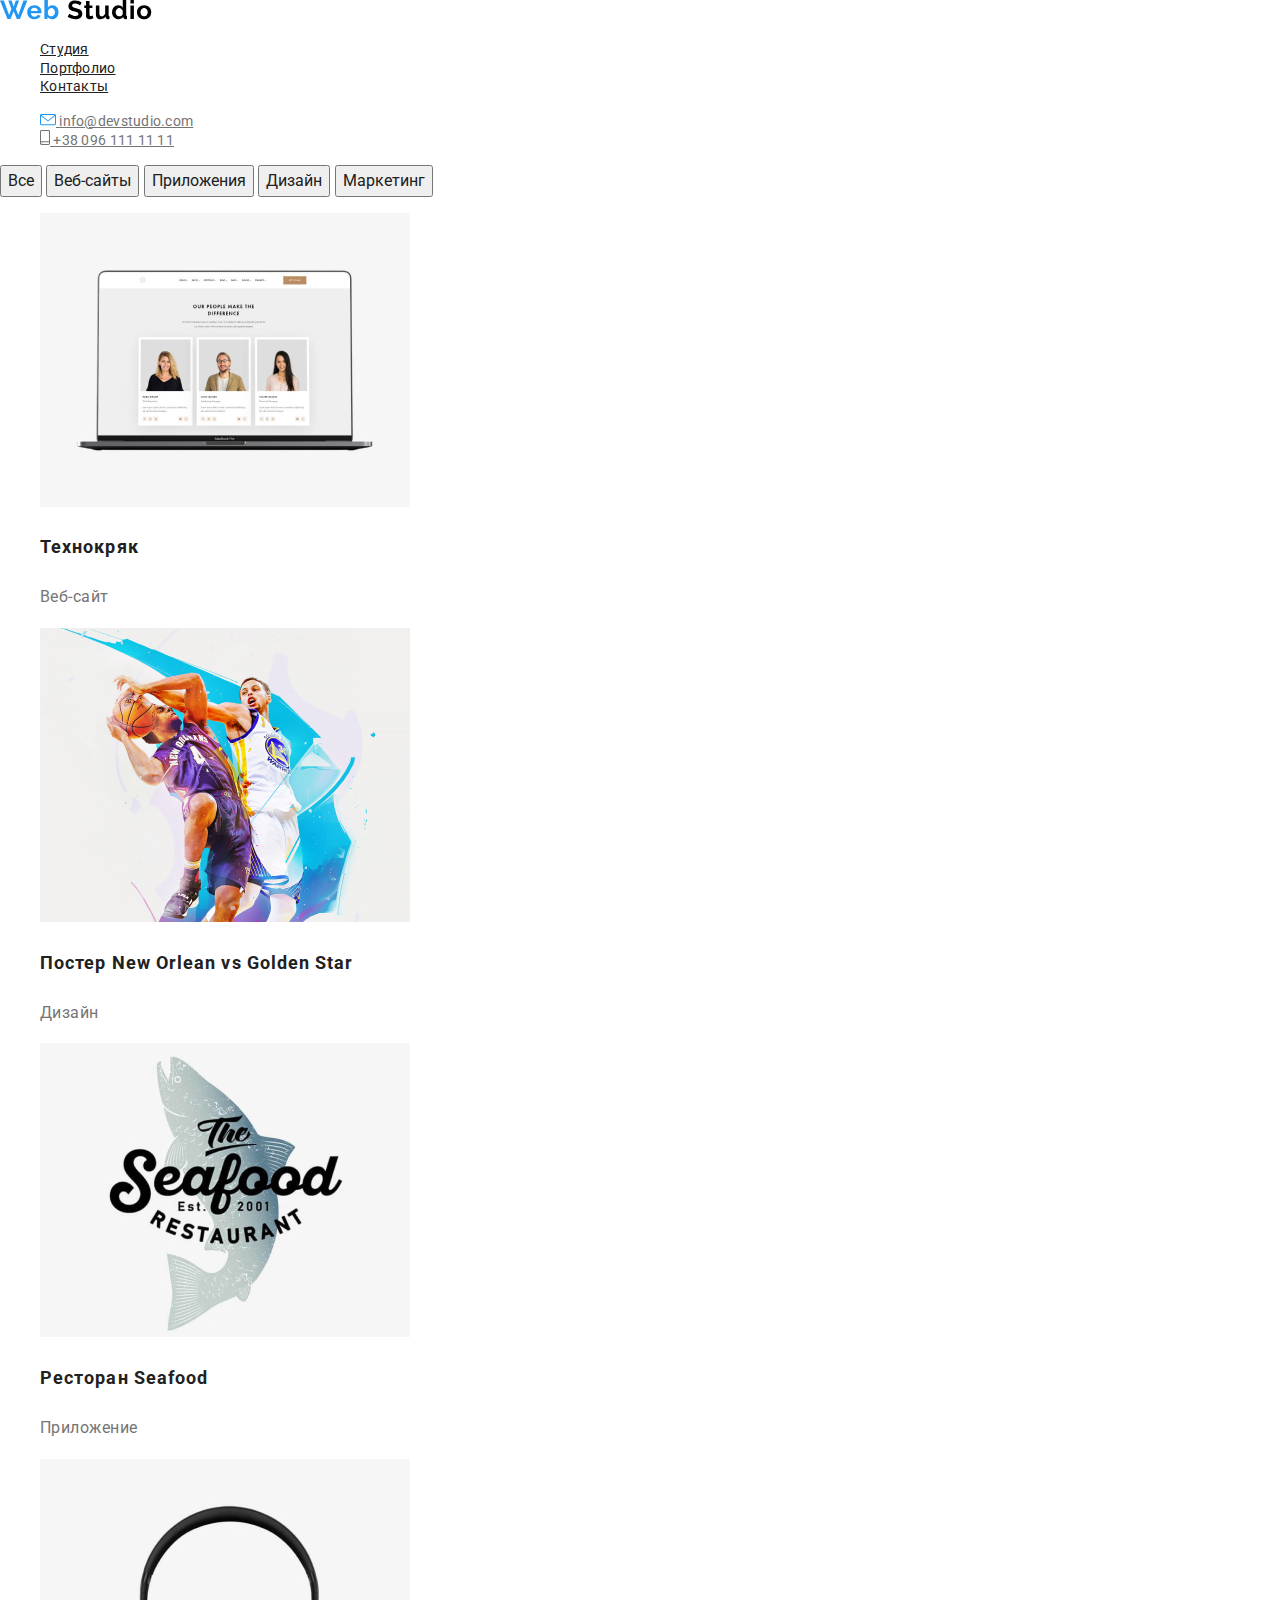
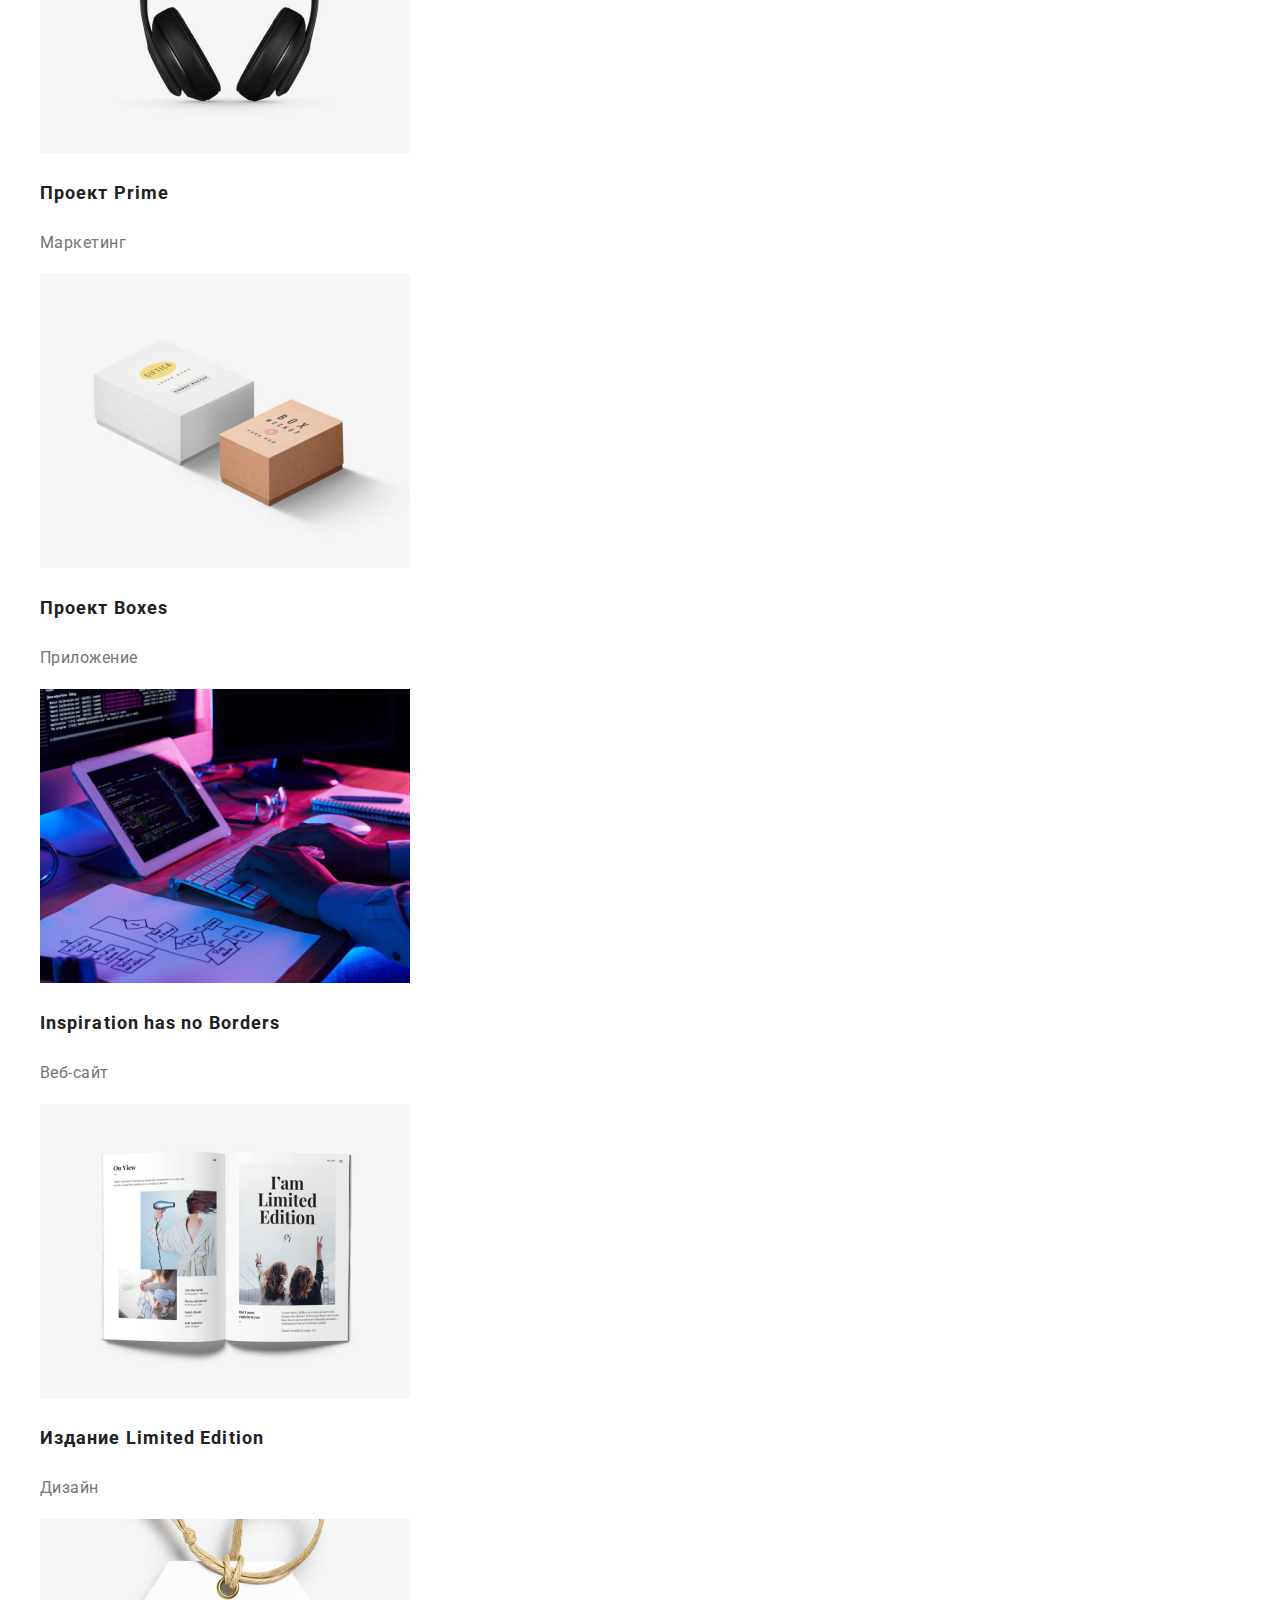
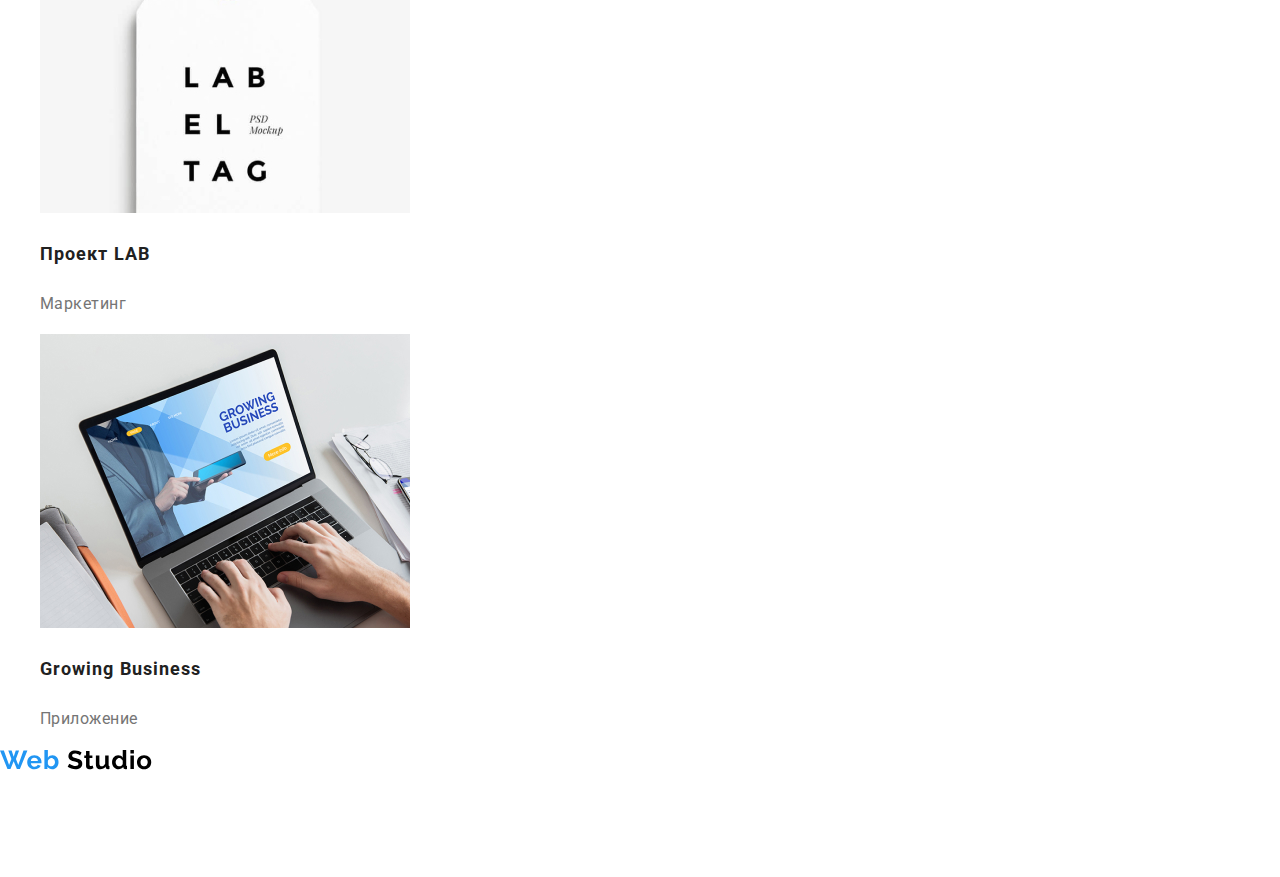
==== portfolio.html @ 787711e8 "1" ====
<!DOCTYPE html>
<html lang="ru">
  <head>
    <meta charset="UTF-8" />
    <meta name="viewport" content="width=device-width, initial-scale=1.0" />
    <title>Document</title>
    <link
      href="https://fonts.googleapis.com/css2?family=Roboto:ital,wght@0,500;0,700;1,400&display=swap"
      rel="stylesheet"
    />
    <link
      rel="stylesheet"
      href="https://cdnjs.cloudflare.com/ajax/libs/modern-normalize/0.7.0/modern-normalize.min.css"
    />
    <link rel="stylesheet" href="./css/styles.css" />
  </head>

  <body>
    <!-- Шапка сайта-->
    <header>
      <nav>
        <a href="./index.html">
          <img src="./images/logo.svg" alt="" />
        </a>

        <ul class="site-nav list">
          <li><a href="./index.html" class="link"> Студия </a></li>
          <li><a href="./portfolio.html" class="link"> Портфолио </a></li>
          <li><a href="" class="link"> Контакты </a></li>
        </ul>

        <!-- Контакты -->
        <ul class="auth-nav list">
          <li>
            <a href="mailto:info@devstudio.com" class="contacts">
              <img src="./images/email.svg" alt="" />
              info@devstudio.com
            </a>
          </li>
          <li>
            <a href="tel:+380961111111" class="contacts">
              <img src="./images/phone.svg" alt="" />
              +38 096 111 11 11
            </a>
          </li>
        </ul>
      </nav>
    </header>

    <!-- Список работ -->

    <main>
      <div>
        <button type="button" class="button-list">Все</button>
        <button type="button" class="button-list">Веб-сайты</button>
        <button type="button" class="button-list">Приложения</button>
        <button type="button" class="button-list">Дизайн</button>
        <button type="button" class="button-list">Маркетинг</button>
      </div>

      <!-- Примеры всех работ-->
      <article>
        <section class="all list">
          <ul>
            <li>
              <img src="./images/technocrack.jpg" alt="Технокряк" />
              <h3 class="tittle">Технокряк</h3>
              <p class="category">
                Веб-сайт
              </p>
            </li>
          </ul>

          <ul>
            <li>
              <img
                src="./images/basketball.jpg"
                alt="Постер New Orlean vs Golden Star"
              />
              <h3 class="tittle">Постер New Orlean vs Golden Star</h3>
              <p class="category">
                Дизайн
              </p>
            </li>
          </ul>

          <ul>
            <li>
              <img src="./images/seafood.jpg" alt="Ресторан Seafood" />
              <h3 class="tittle">Ресторан Seafood</h3>
              <p class="category">
                Приложение
              </p>
            </li>
          </ul>

          <ul>
            <li>
              <img src="./images/prime.jpg" alt="prime" />
              <h3 class="tittle">Проект Prime</h3>
              <p class="category">
                Маркетинг
              </p>
            </li>
          </ul>

          <ul>
            <li>
              <img src="./images/boxes.jpg" alt="boxes" />
              <h3 class="tittle">Проект Boxes</h3>
              <p class="category">
                Приложение
              </p>
            </li>
          </ul>

          <ul>
            <li>
              <img src="./images/desktop.jpg" alt="desktop" />
              <h3 class="tittle">Inspiration has no Borders</h3>
              <p class="category">
                Веб-сайт
              </p>
            </li>
          </ul>

          <ul>
            <li>
              <img src="./images/book.jpg" alt="book" />
              <h3 class="tittle">Издание Limited Edition</h3>
              <p class="category">
                Дизайн
              </p>
            </li>
          </ul>

          <ul>
            <li>
              <img src="./images/lab.jpg" alt="lab" />
              <h3 class="tittle">Проект LAB</h3>
              <p class="category">
                Маркетинг
              </p>
            </li>
          </ul>

          <ul>
            <li>
              <img src="./images/growing.jpg" alt="growing" />
              <h3 class="tittle">Growing Business</h3>
              <p class="category">
                Приложение
              </p>
            </li>
          </ul>
        </section>
      </article>
    </main>

    <!-- подвал-->
    <footer>
      <nav>
        <a href="">
          <img src="./images/logo.svg" alt="" />
        </a>
        <address class="addresses">г. Киев, пр-т Леси Украинки, 26</address>
        <ul class="site-foot">
          <li>
            <a href="mailto:info@devstudio.com" class="link">
              info@devstudio.com
            </a>
          </li>
          <li>
            <a href="tel:+380961111111" class="link">
              +38 096 111 11 11
            </a>
          </li>
        </ul>
      </nav>
      <!-- Соц. сети
      <section>
        <h3>Присоединяйтесь</h3>
        <ul>
          <li>
            <a href="" aria-label=" Ссылка на instagram">
              <img src="./images/instagram.svg" alt="instagram" />
            </a>
            <a href="" aria-label=" Ссылка на twitter">
              <img src="./images/twitter.svg" alt="twitter" />
            </a>
            <a href="" aria-label=" Ссылка на facebook">
              <img src="./images/facebook.svg" alt="facebook" />
            </a>
            <a href="" aria-label=" Ссылка на linkedin">
              <img src="./images/linkedin.svg" alt="linkedin" />
            </a>
          </li>
        </ul>
      </section>
      <section>
        <h3>Подпишитесь на рассылку</h3>
        <button type="button">
          Подписаться <img src="./images/iconsend.svg" alt="iconsend" />
        </button>
      </section> -->
    </footer>
  </body>
</html>
---- css/styles.css ----
:root {
  --primary-text-color: #757575;
  --title-text-color: #212121;
  --accent-color: #2196f3;
  --primary-white-color: #ffffff;
}

body {
  background-color: var(--primary-white-color);
  color: var(--primary-text-color);
  font-family: Roboto, sans-serif;
  font-style: normal;
  letter-spacing: 0.03em;
}

ul {
  list-style: none;
}

/* Навигация */

.site-nav .link {
  font-weight: 500px;
  font-size: 14px;
  line-height: 1.14;
  letter-spacing: 0.02em;
  color: var(--title-text-color);
}

.site-nav .link:hover,
.site-nav .link:focus {
  font-weight: 500px;
  font-size: 14px;
  line-height: 1.14;
  letter-spacing: 0.02em;
  color: var(--accent-color);
}

/* Контакты */

.auth-nav .contacts {
  font-weight: 500px;
  font-size: 14px;
  line-height: 1.14;
  letter-spacing: 0.02em;
  color: var(--primary-text-color);
}

.auth-nav .contacts:hover,
.auth-nav .contacts:focus {
  font-weight: 500px;
  font-size: 14px;
  line-height: 1.14;
  letter-spacing: 0.02em;
  color: var(--accent-color);
}

/* Кнопка  */

.button {
  color: var(--primary-white-color);
  background: var(--accent-color);
}

/* Преимущества команды */

.section .title {
  font-weight: 700px;
  font-size: 14px;
  line-height: 1.14;
  text-transform: uppercase;
  color: var(--title-text-color);
}

.section .text {
  font-weight: 400px;
  font-size: 14px;
  line-height: 1.7;
}

/* Примеры работ */

.work .title {
  font-weight: 700px;
  font-size: 36px;
  line-height: 1.16;
  text-align: center;
  color: var(--title-text-color);
}

/* Команда */

.team .title {
  font-weight: 700px;
  font-size: 36px;
  line-height: 1.16;
  text-align: center;
  color: var(--title-text-color);
}

.team .name {
  font-weight: 500px;
  font-size: 16px;
  line-height: 1.18;
  text-align: center;
  color: var(--title-text-color);
}

.team .jobs {
  font-weight: 400px;
  font-size: 16px;
  line-height: 1.18;
  text-align: center;
}

/* Footer */

.addresses {
  font-weight: 400px;
  font-size: 14px;
  line-height: 1.7;
  color: var(--primary-white-color);
}

.site-foot .link {
  font-weight: 400px;
  font-size: 14px;
  line-height: 1.7;
  color: rgba(255, 255, 255, 0.6);
}

/* Portfolio */

/* Список работ - кнопка */

.button-list {
  font-weight: 500px;
  font-size: 16px;
  line-height: 1.6;
  text-align: center;
  color: var(--title-text-color);
}

.button-list:hover,
.button-list:focus {
  font-weight: 500px;
  font-size: 16px;
  line-height: 1.6;
  text-align: center;
  background: var(--accent-color);
  color: var(--primary-white-color);
}

/* Примеры всех работ  */

.all .tittle {
  font-weight: 700px;
  font-size: 18px;
  line-height: 2;
  letter-spacing: 0.06em;
  color: var(--title-text-color);
}

.all .category {
  font-weight: 400px;
  font-size: 16px;
  line-height: 1.8;
  color: var(--primary-text-color);
}
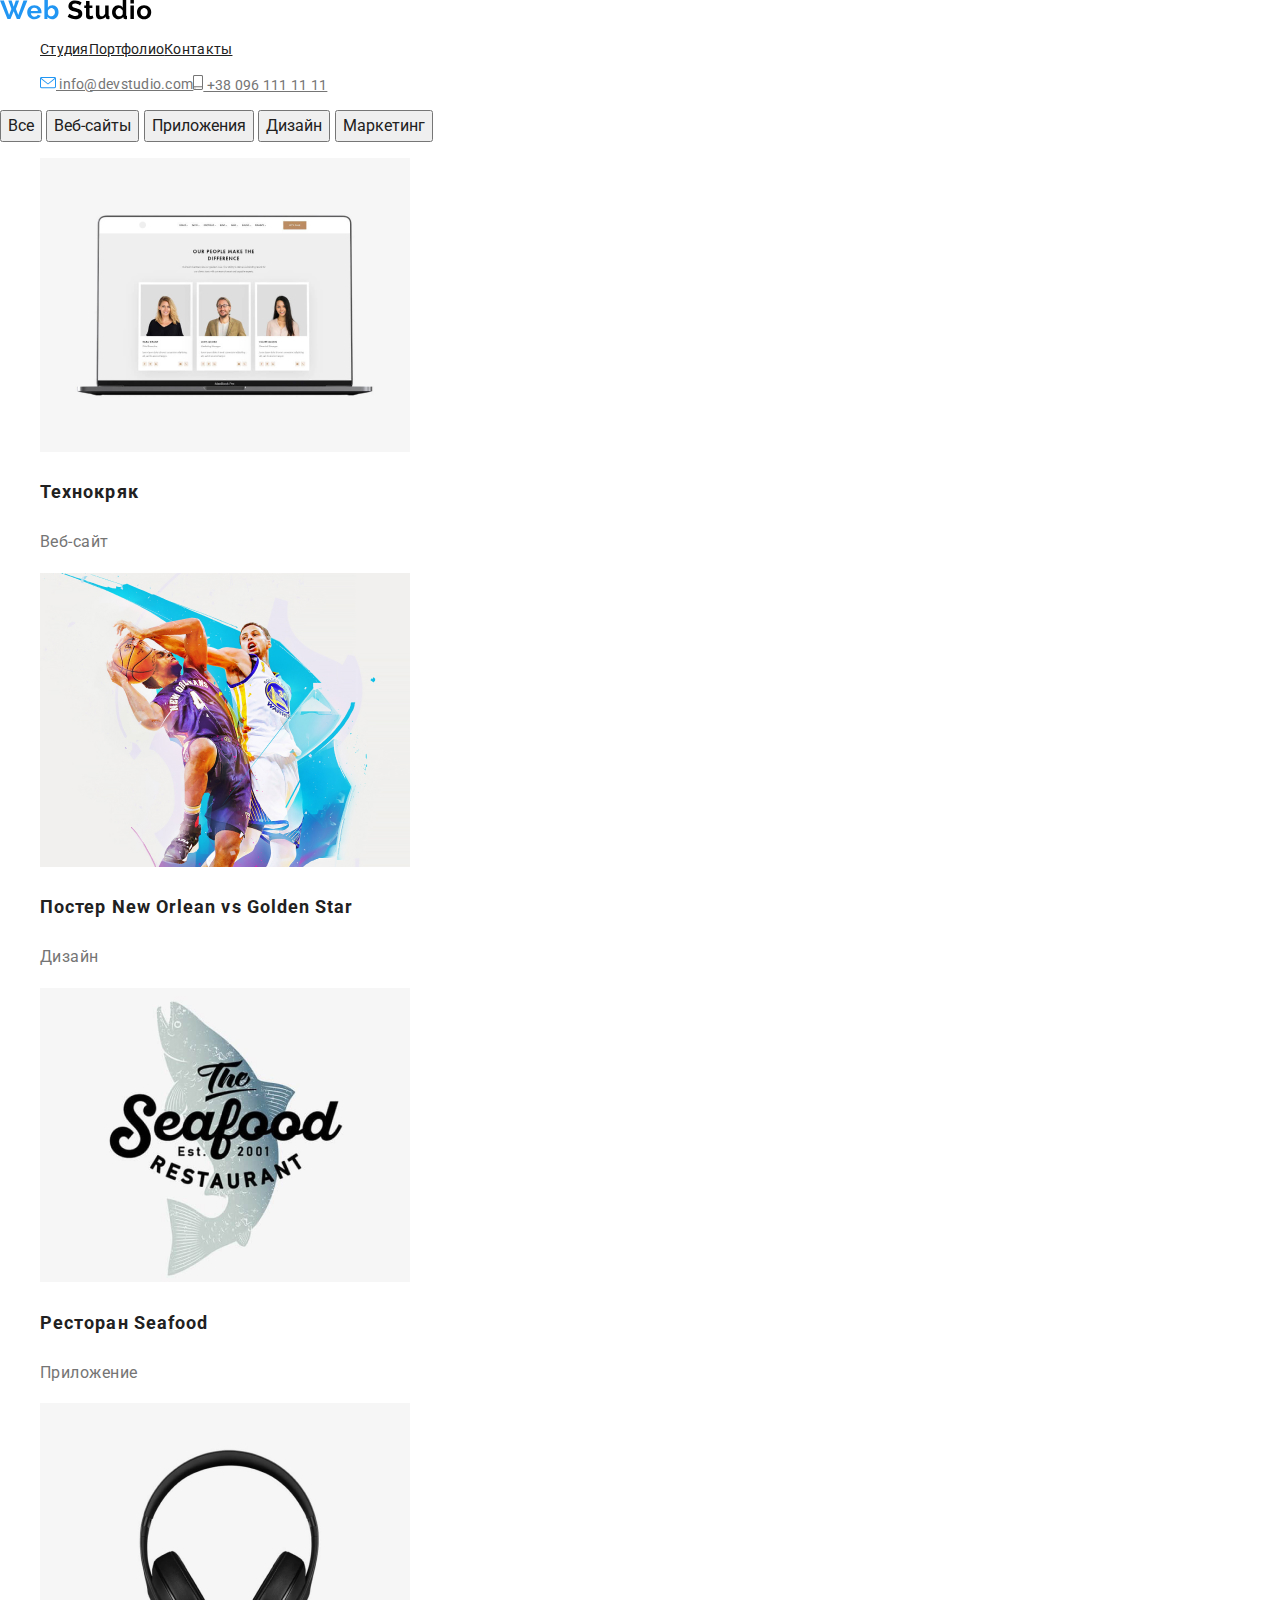
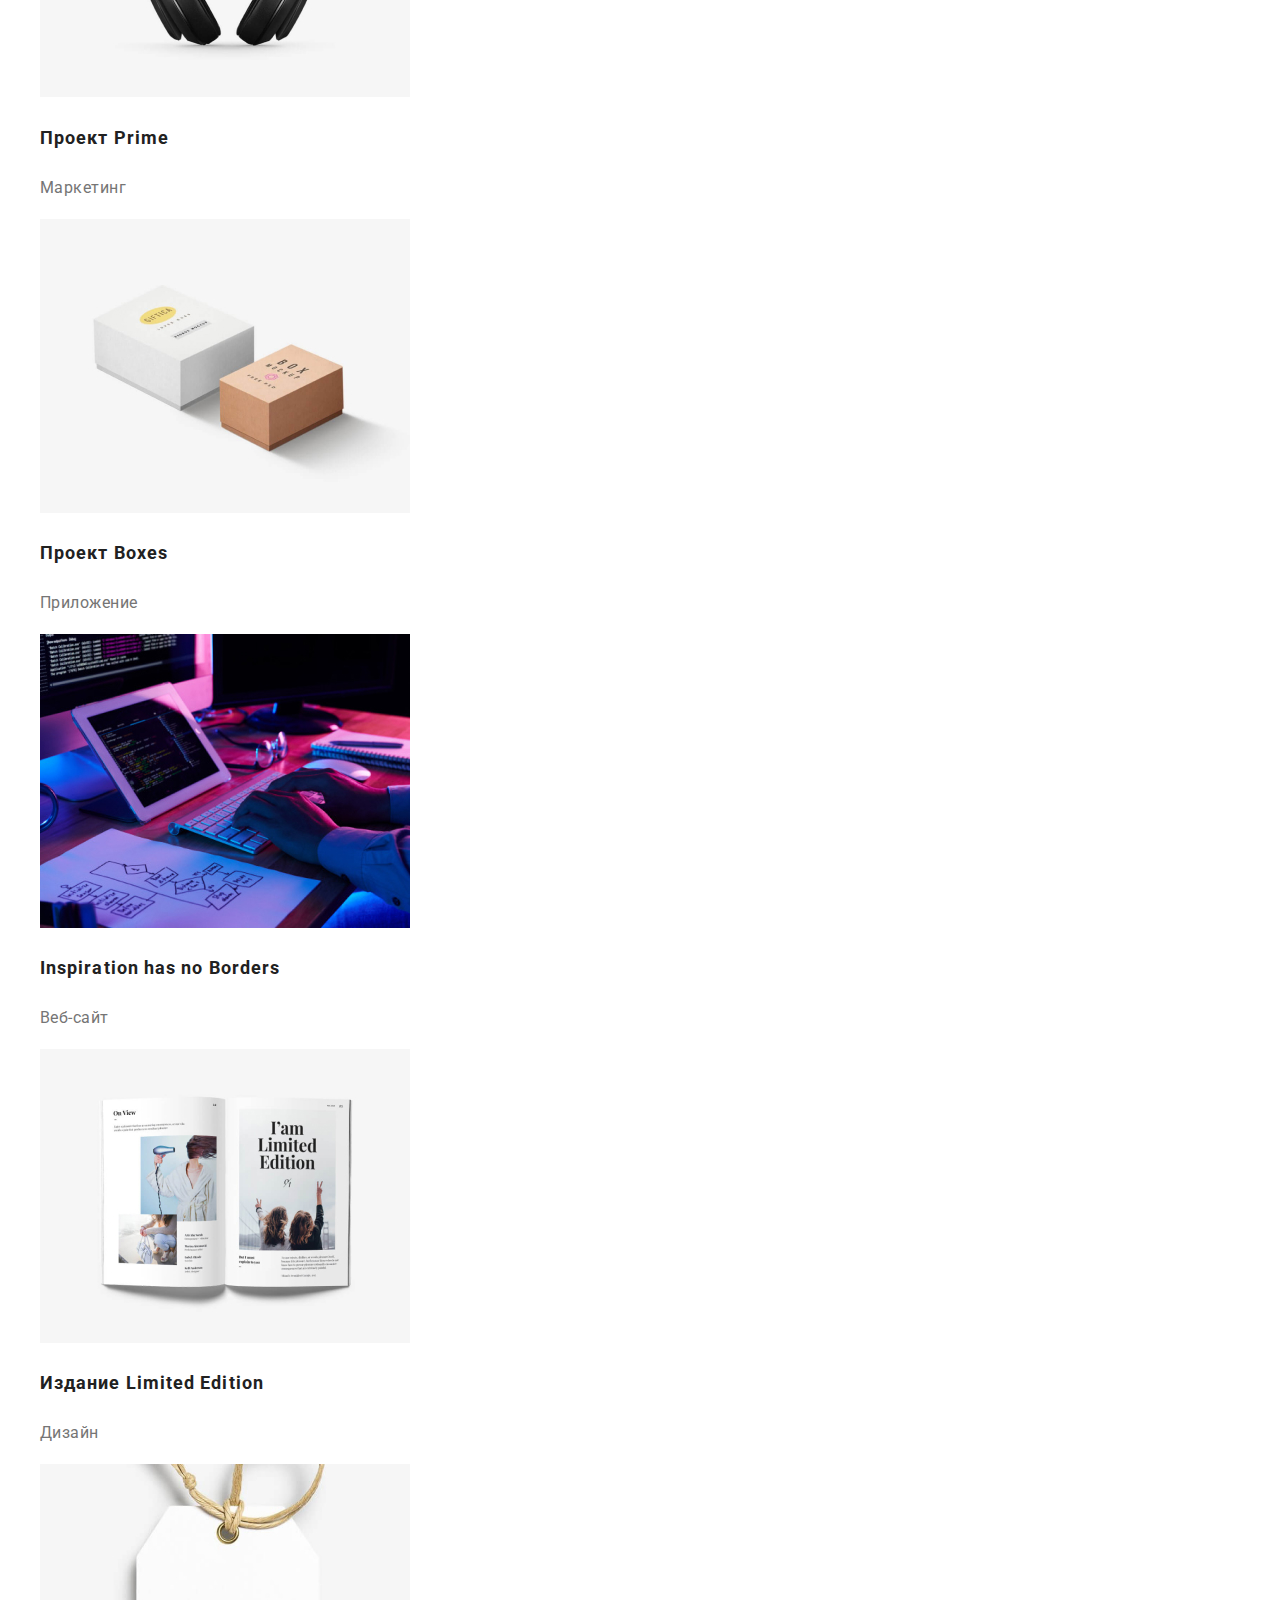
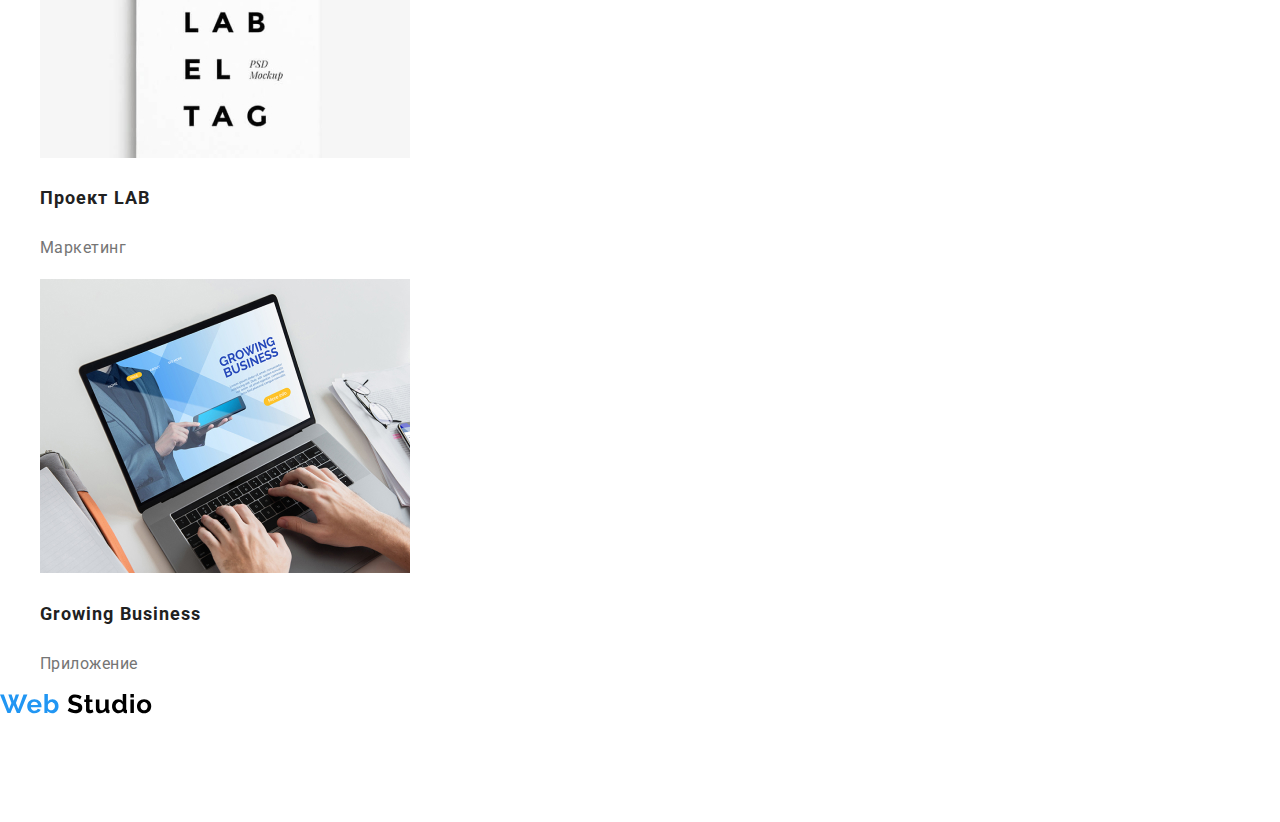
==== commit 04d53eeb: "header" ====
--- a/portfolio.html
+++ b/portfolio.html
@@ -18,33 +18,35 @@
   <body>
     <!-- Шапка сайта-->
     <header>
-      <nav>
-        <a href="./index.html">
-          <img src="./images/logo.svg" alt="" />
-        </a>
-
-        <ul class="site-nav list">
-          <li><a href="./index.html" class="link"> Студия </a></li>
-          <li><a href="./portfolio.html" class="link"> Портфолио </a></li>
-          <li><a href="" class="link"> Контакты </a></li>
-        </ul>
-
-        <!-- Контакты -->
-        <ul class="auth-nav list">
-          <li>
-            <a href="mailto:info@devstudio.com" class="contacts">
-              <img src="./images/email.svg" alt="" />
-              info@devstudio.com
-            </a>
-          </li>
-          <li>
-            <a href="tel:+380961111111" class="contacts">
-              <img src="./images/phone.svg" alt="" />
-              +38 096 111 11 11
-            </a>
-          </li>
-        </ul>
-      </nav>
+      
+        <nav>
+          <a href="./index.html">
+            <img src="./images/logo.svg" alt="" />
+          </a>
+
+          <ul class="site-nav list">
+            <li><a href="./index.html" class="link"> Студия </a></li>
+            <li><a href="./portfolio.html" class="link"> Портфолио </a></li>
+            <li><a href="" class="link"> Контакты </a></li>
+          </ul>
+
+          <!-- Контакты -->
+          <ul class="auth-nav list">
+            <li>
+              <a href="mailto:info@devstudio.com" class="contacts">
+                <img src="./images/email.svg" alt="" />
+                info@devstudio.com
+              </a>
+            </li>
+            <li>
+              <a href="tel:+380961111111" class="contacts">
+                <img src="./images/phone.svg" alt="" />
+                +38 096 111 11 11
+              </a>
+            </li>
+          </ul>
+        </nav>
+      </div>
     </header>
 
     <!-- Список работ -->
--- a/css/styles.css
+++ b/css/styles.css
@@ -1,3 +1,15 @@
+html {
+  padding: o;
+  margin: 0;
+  box-sizing: border-box;
+}
+
+*,
+*::after,
+*::before {
+  box-sizing: inherit;
+}
+
 :root {
   --primary-text-color: #757575;
   --title-text-color: #212121;
@@ -19,6 +31,19 @@
 
 /* Навигация */
 
+.container {
+  display: inline;
+  display: flex;
+}
+
+.site-nav {
+  display: flex;
+}
+
+.site-nav .item:not(:last-child) {
+  margin-right: 50px;
+}
+
 .site-nav .link {
   font-weight: 500px;
   font-size: 14px;
@@ -37,6 +62,10 @@
 }
 
 /* Контакты */
+
+.auth-nav {
+  display: flex;
+}
 
 .auth-nav .contacts {
   font-weight: 500px;
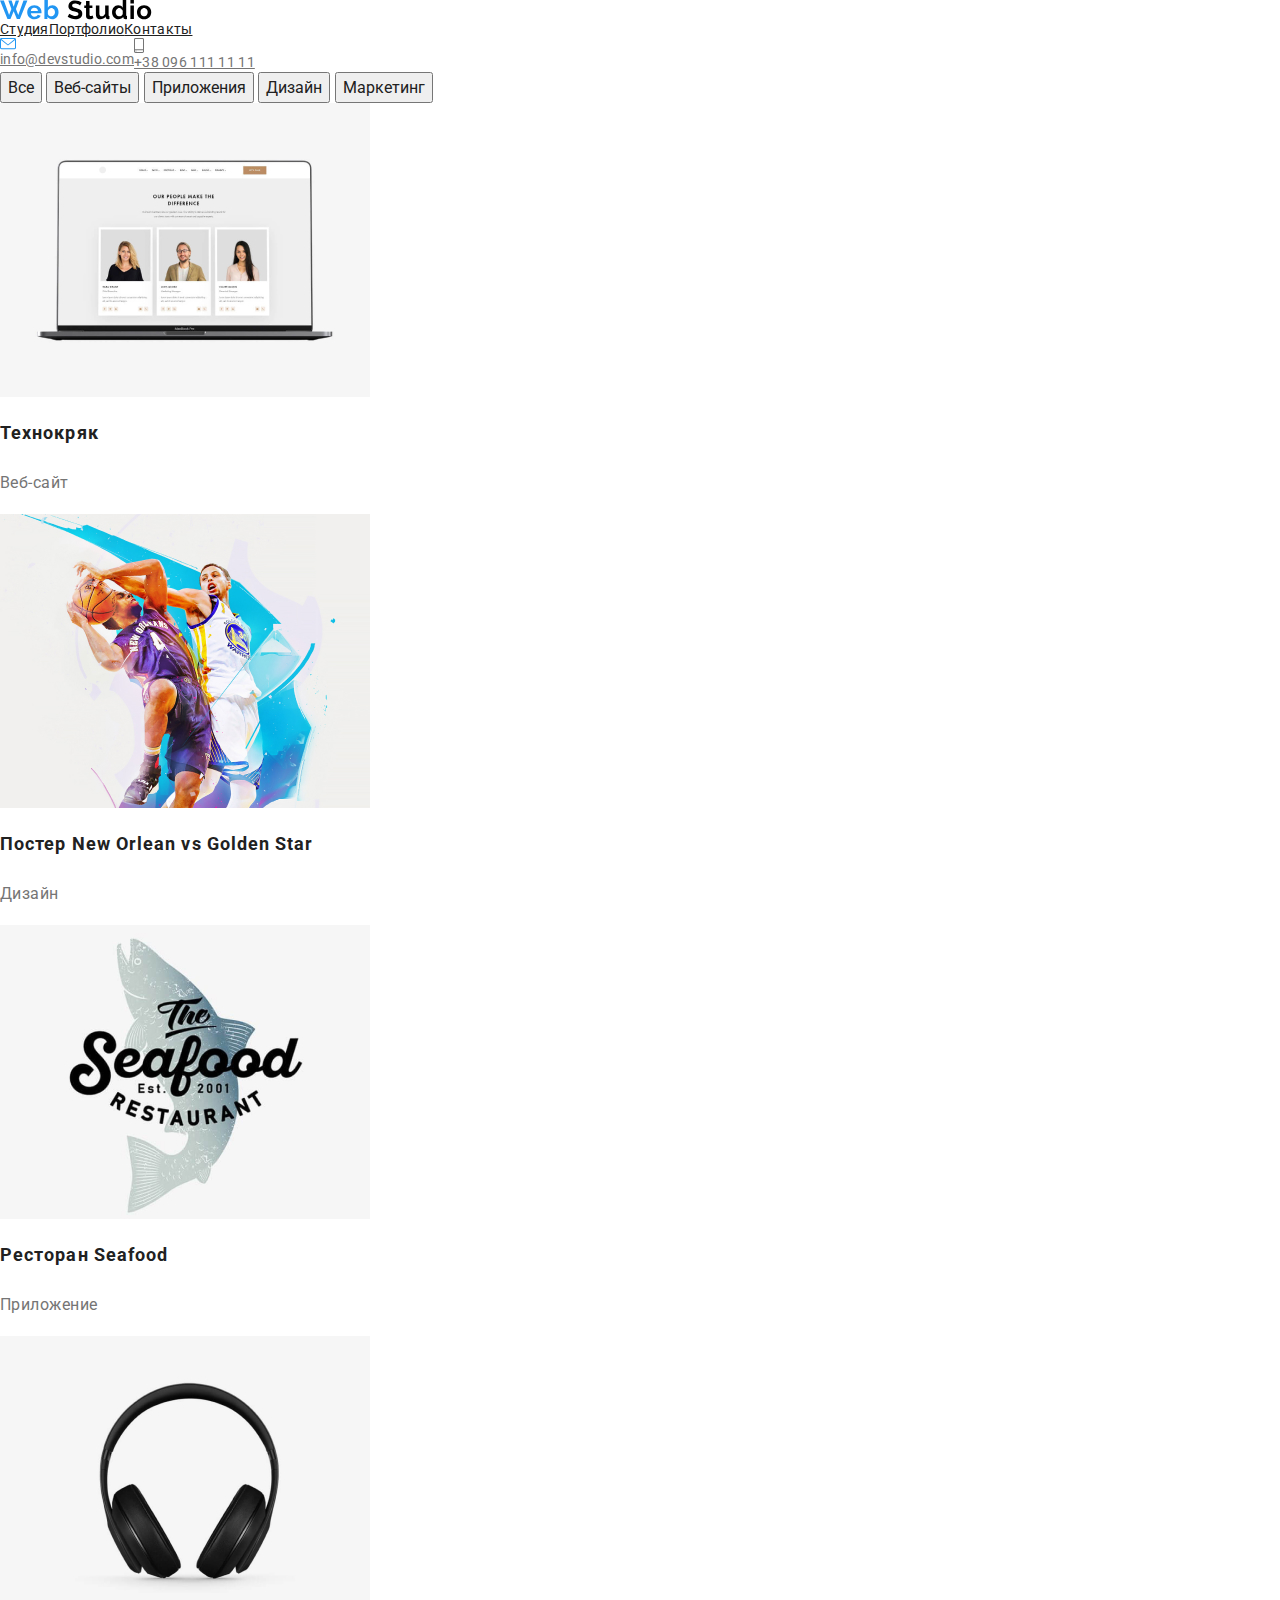
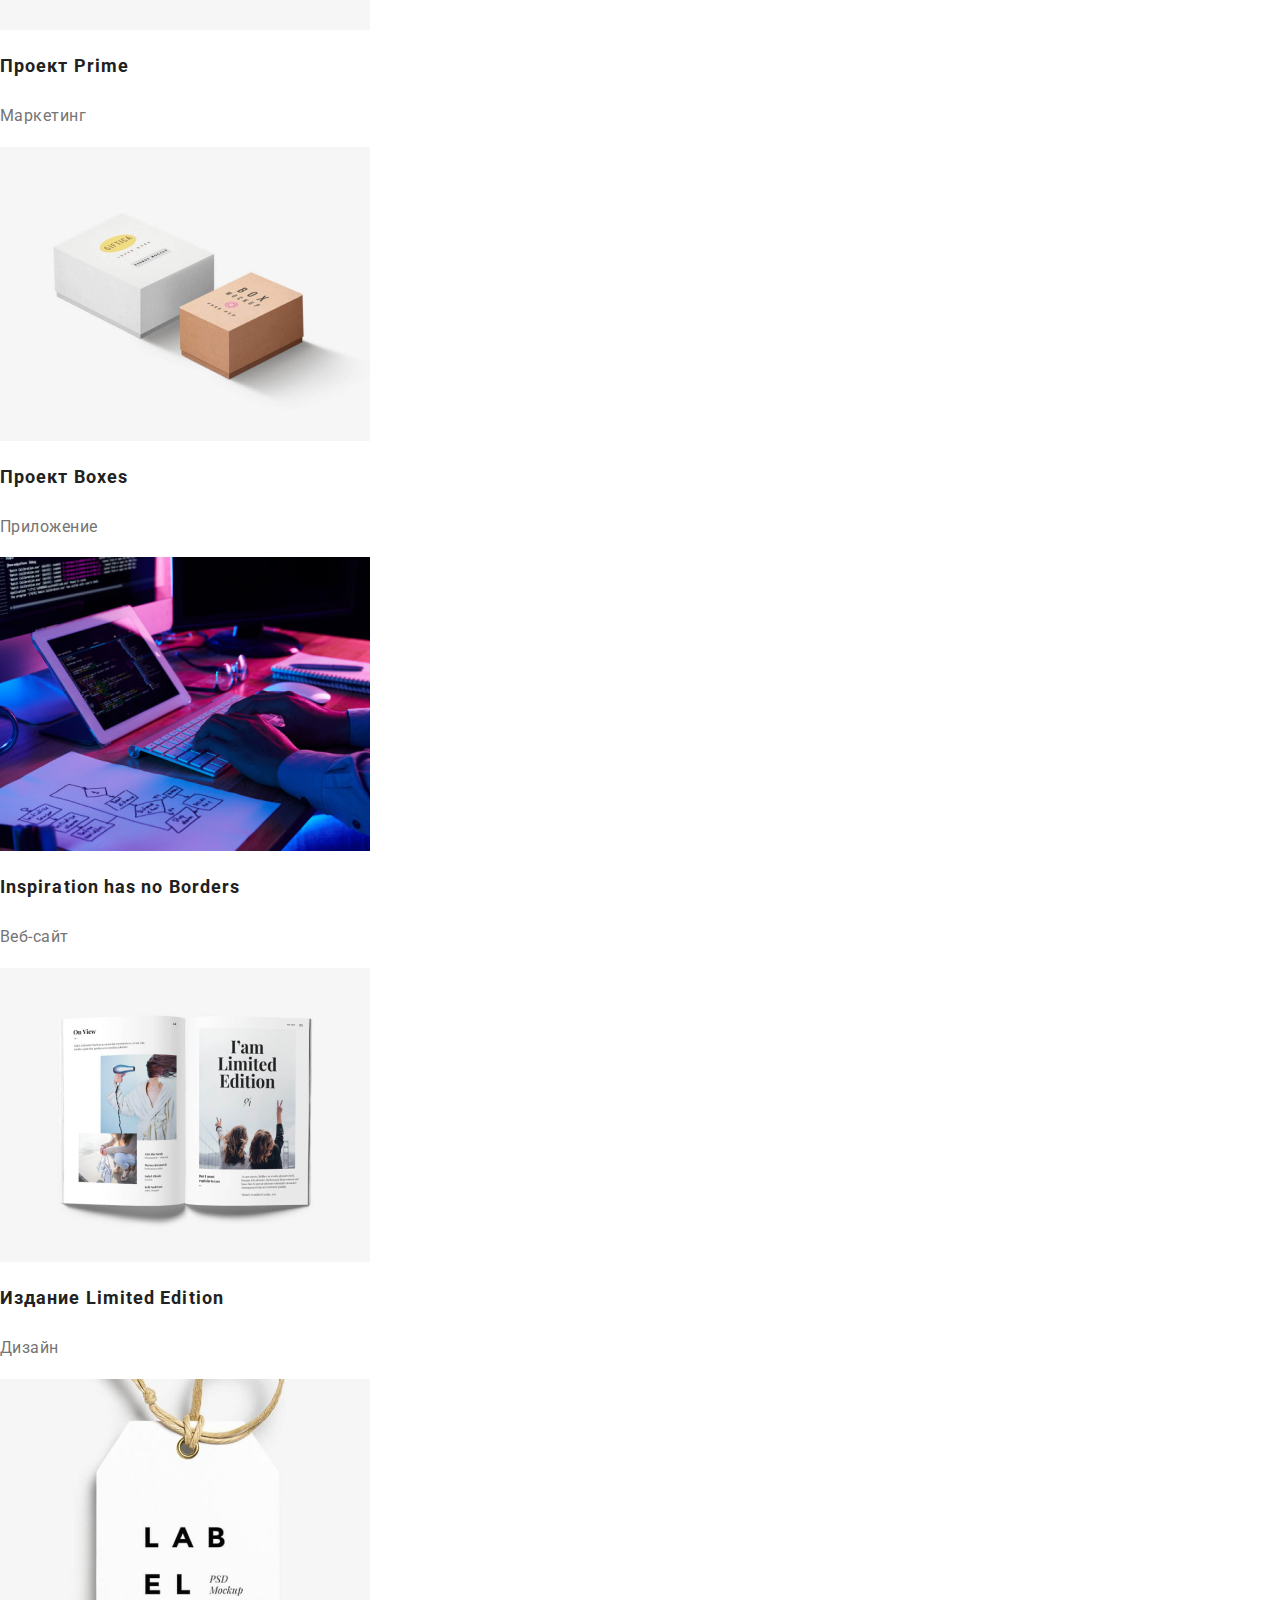
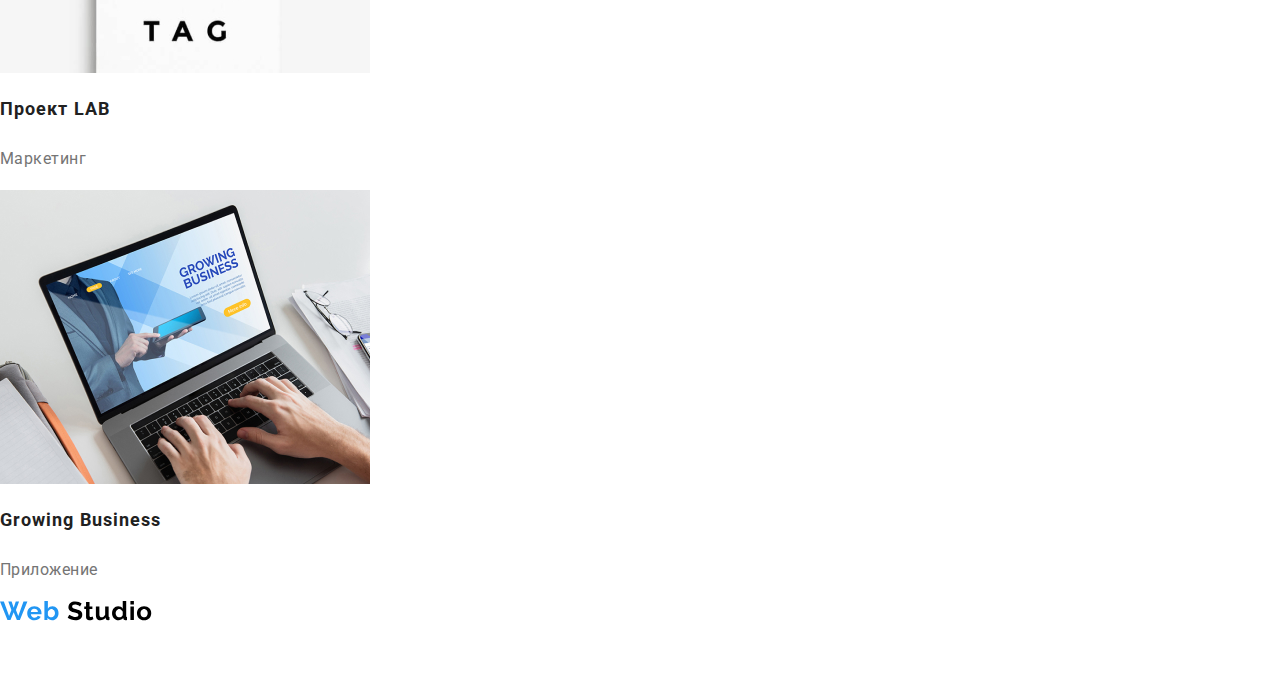
==== commit 897b5f1c: "header" ====
--- a/portfolio.html
+++ b/portfolio.html
@@ -18,35 +18,33 @@
   <body>
     <!-- Шапка сайта-->
     <header>
-      
-        <nav>
-          <a href="./index.html">
-            <img src="./images/logo.svg" alt="" />
+      <nav>
+        <a href="./index.html">
+          <img src="./images/logo.svg" alt="" />
+        </a>
+
+        <ul class="site-nav list">
+          <li><a href="./index.html" class="link"> Студия </a></li>
+          <li><a href="./portfolio.html" class="link"> Портфолио </a></li>
+          <li><a href="" class="link"> Контакты </a></li>
+        </ul>
+      </nav>
+
+      <!-- Контакты -->
+      <ul class="auth-nav list">
+        <li>
+          <a href="mailto:info@devstudio.com" class="contacts">
+            <img src="./images/email.svg" alt="" />
+            info@devstudio.com
           </a>
-
-          <ul class="site-nav list">
-            <li><a href="./index.html" class="link"> Студия </a></li>
-            <li><a href="./portfolio.html" class="link"> Портфолио </a></li>
-            <li><a href="" class="link"> Контакты </a></li>
-          </ul>
-
-          <!-- Контакты -->
-          <ul class="auth-nav list">
-            <li>
-              <a href="mailto:info@devstudio.com" class="contacts">
-                <img src="./images/email.svg" alt="" />
-                info@devstudio.com
-              </a>
-            </li>
-            <li>
-              <a href="tel:+380961111111" class="contacts">
-                <img src="./images/phone.svg" alt="" />
-                +38 096 111 11 11
-              </a>
-            </li>
-          </ul>
-        </nav>
-      </div>
+        </li>
+        <li>
+          <a href="tel:+380961111111" class="contacts">
+            <img src="./images/phone.svg" alt="" />
+            +38 096 111 11 11
+          </a>
+        </li>
+      </ul>
     </header>
 
     <!-- Список работ -->
@@ -67,9 +65,7 @@
             <li>
               <img src="./images/technocrack.jpg" alt="Технокряк" />
               <h3 class="tittle">Технокряк</h3>
-              <p class="category">
-                Веб-сайт
-              </p>
+              <p class="category">Веб-сайт</p>
             </li>
           </ul>
 
@@ -80,9 +76,7 @@
                 alt="Постер New Orlean vs Golden Star"
               />
               <h3 class="tittle">Постер New Orlean vs Golden Star</h3>
-              <p class="category">
-                Дизайн
-              </p>
+              <p class="category">Дизайн</p>
             </li>
           </ul>
 
@@ -90,9 +84,7 @@
             <li>
               <img src="./images/seafood.jpg" alt="Ресторан Seafood" />
               <h3 class="tittle">Ресторан Seafood</h3>
-              <p class="category">
-                Приложение
-              </p>
+              <p class="category">Приложение</p>
             </li>
           </ul>
 
@@ -100,9 +92,7 @@
             <li>
               <img src="./images/prime.jpg" alt="prime" />
               <h3 class="tittle">Проект Prime</h3>
-              <p class="category">
-                Маркетинг
-              </p>
+              <p class="category">Маркетинг</p>
             </li>
           </ul>
 
@@ -110,9 +100,7 @@
             <li>
               <img src="./images/boxes.jpg" alt="boxes" />
               <h3 class="tittle">Проект Boxes</h3>
-              <p class="category">
-                Приложение
-              </p>
+              <p class="category">Приложение</p>
             </li>
           </ul>
 
@@ -120,9 +108,7 @@
             <li>
               <img src="./images/desktop.jpg" alt="desktop" />
               <h3 class="tittle">Inspiration has no Borders</h3>
-              <p class="category">
-                Веб-сайт
-              </p>
+              <p class="category">Веб-сайт</p>
             </li>
           </ul>
 
@@ -130,9 +116,7 @@
             <li>
               <img src="./images/book.jpg" alt="book" />
               <h3 class="tittle">Издание Limited Edition</h3>
-              <p class="category">
-                Дизайн
-              </p>
+              <p class="category">Дизайн</p>
             </li>
           </ul>
 
@@ -140,9 +124,7 @@
             <li>
               <img src="./images/lab.jpg" alt="lab" />
               <h3 class="tittle">Проект LAB</h3>
-              <p class="category">
-                Маркетинг
-              </p>
+              <p class="category">Маркетинг</p>
             </li>
           </ul>
 
@@ -150,9 +132,7 @@
             <li>
               <img src="./images/growing.jpg" alt="growing" />
               <h3 class="tittle">Growing Business</h3>
-              <p class="category">
-                Приложение
-              </p>
+              <p class="category">Приложение</p>
             </li>
           </ul>
         </section>
@@ -173,9 +153,7 @@
             </a>
           </li>
           <li>
-            <a href="tel:+380961111111" class="link">
-              +38 096 111 11 11
-            </a>
+            <a href="tel:+380961111111" class="link"> +38 096 111 11 11 </a>
           </li>
         </ul>
       </nav>
--- a/css/styles.css
+++ b/css/styles.css
@@ -15,6 +15,7 @@
   --title-text-color: #212121;
   --accent-color: #2196f3;
   --primary-white-color: #ffffff;
+  --background-color: #2f303a;
 }
 
 body {
@@ -27,13 +28,46 @@
 
 ul {
   list-style: none;
+  margin: 0;
+  padding: 0;
+}
+
+img {
+  display: block;
+  max-width: 100%;
+  height: auto;
+}
+
+.container {
+  width: 1200px;
+  padding-right: 15px;
+  padding-left: 15px;
+  margin-right: auto;
+  margin-left: auto;
+}
+
+.flexbox {
+  display: flex;
 }
 
 /* Навигация */
-
-.container {
-  display: inline;
-  display: flex;
+.page-header {
+  padding-top: 24px;
+  padding-bottom: 24px;
+}
+
+.page-header .flexbox {
+  justify-content: flex-end;
+  align-items: center;
+}
+.navigation {
+  display: flex;
+  align-items: center;
+  margin-right: auto;
+}
+
+.logo {
+  margin-right: 90px;
 }
 
 .site-nav {
@@ -67,6 +101,10 @@
   display: flex;
 }
 
+.auth-nav .link-phone:not(:last-child) {
+  margin-right: 50px;
+}
+
 .auth-nav .contacts {
   font-weight: 500px;
   font-size: 14px;
@@ -84,21 +122,52 @@
   color: var(--accent-color);
 }
 
-/* Кнопка  */
+/* Hero */
+
+.hero {
+  text-align: center;
+  background-color: var(--background-color);
+}
+
+.hero .title {
+  font-weight: normal;
+  font-size: 44px;
+  line-height: 60px;
+  letter-spacing: 0.06em;
+  color: var(--primary-white-color);
+}
 
 .button {
+  margin-bottom: 200px;
+  padding: 10px 32px;
+  border: solid var(--accent-color);
+  border-radius: 4px;
   color: var(--primary-white-color);
   background: var(--accent-color);
 }
 
 /* Преимущества команды */
 
+.holder {
+  display: flex;
+}
+
+.section .title:not(:last-child) {
+  margin-right: 30px;
+}
+
 .section .title {
+  margin-bottom: 10px;
+
   font-weight: 700px;
   font-size: 14px;
   line-height: 1.14;
   text-transform: uppercase;
   color: var(--title-text-color);
+}
+
+.section .text:not(:last-child) {
+  margin-right: 30px;
 }
 
 .section .text {
@@ -143,6 +212,10 @@
 }
 
 /* Footer */
+
+.footer {
+  background-color: var(--background-color);
+}
 
 .addresses {
   font-weight: 400px;
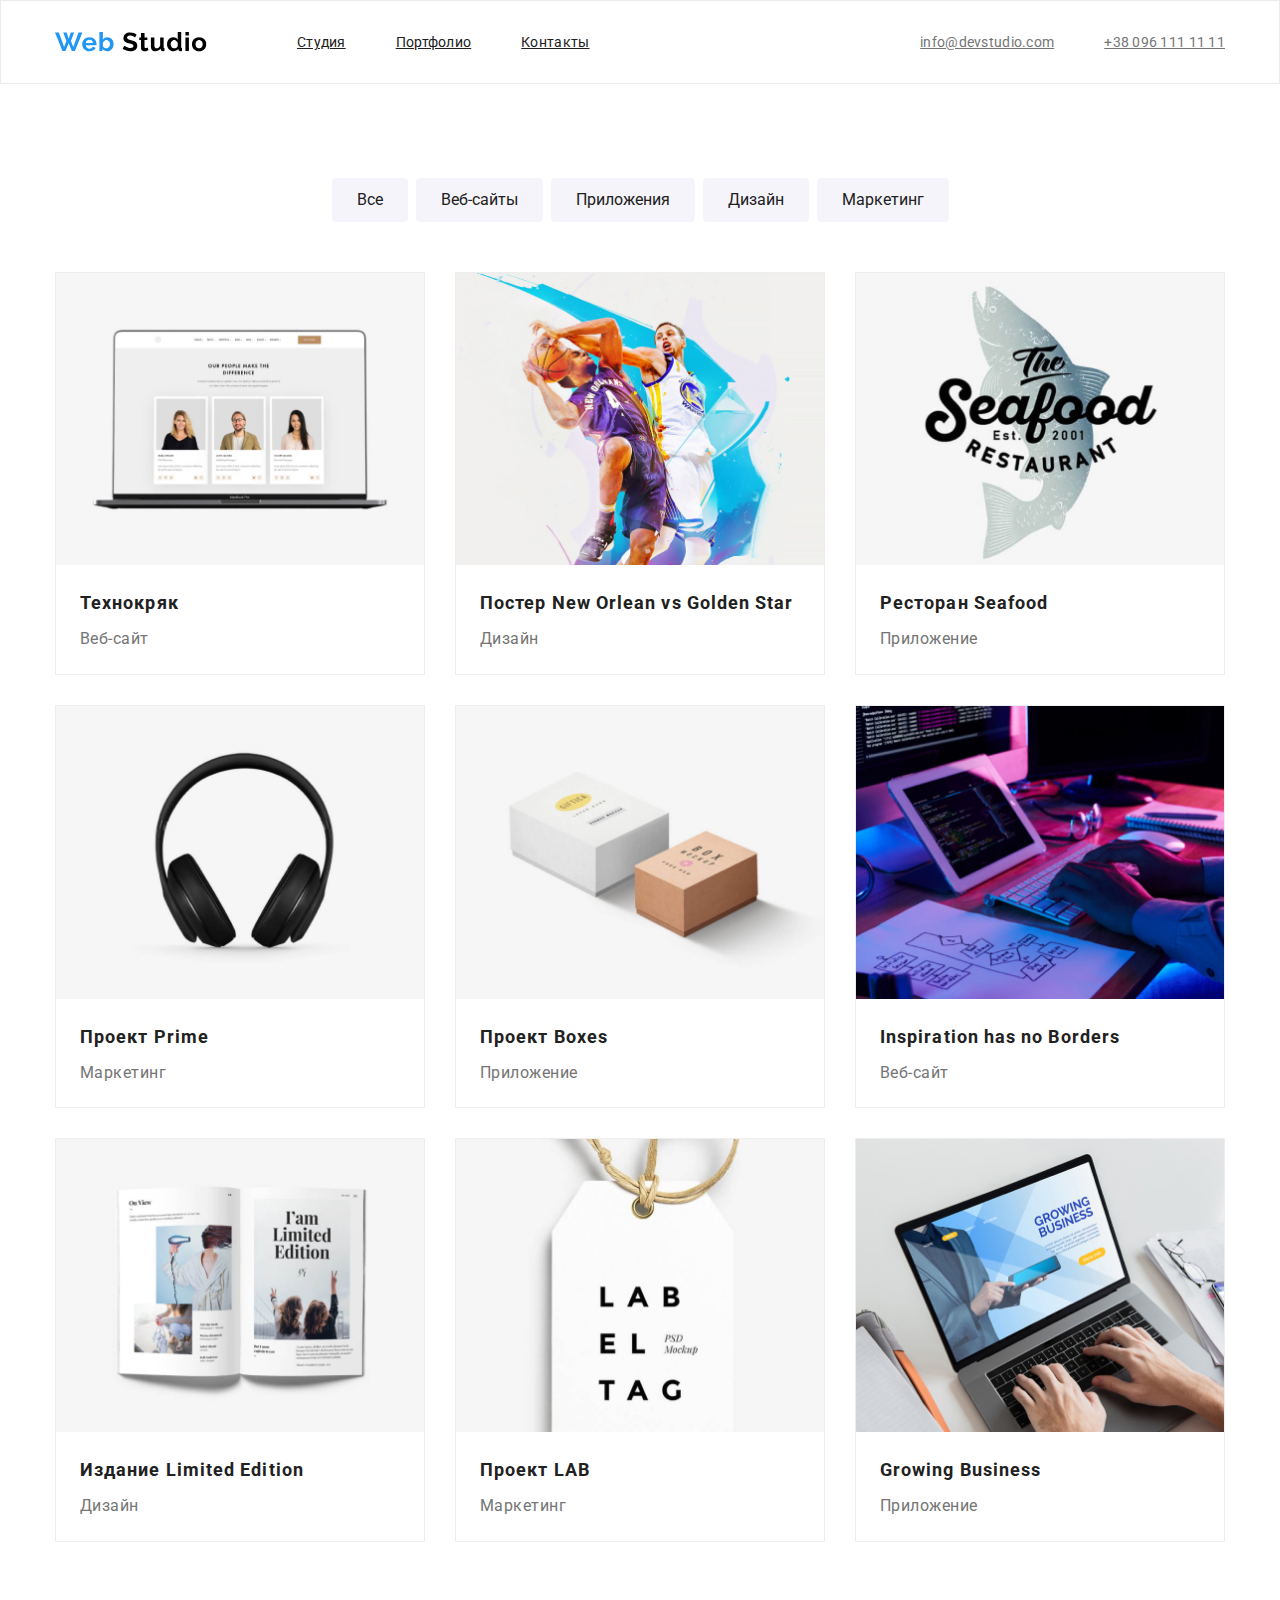
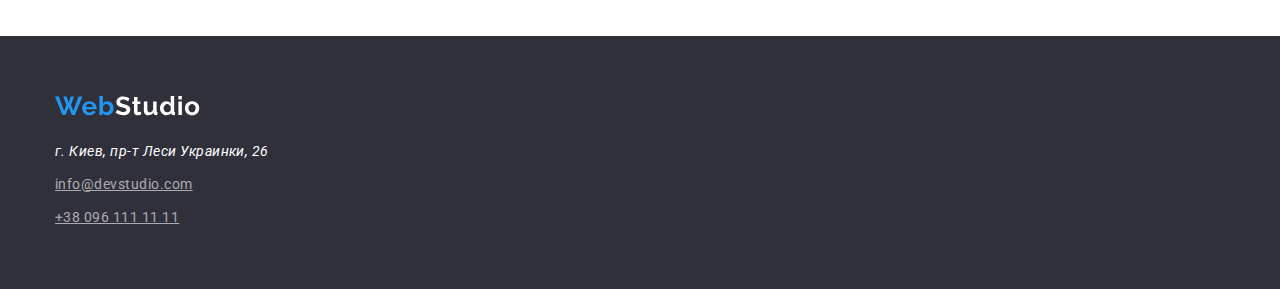
==== commit 40aa8cea: "portfolio" ====
--- a/portfolio.html
+++ b/portfolio.html
@@ -5,7 +5,7 @@
     <meta name="viewport" content="width=device-width, initial-scale=1.0" />
     <title>Document</title>
     <link
-      href="https://fonts.googleapis.com/css2?family=Roboto:ital,wght@0,500;0,700;1,400&display=swap"
+      href="https://fonts.googleapis.com/css2?family=Roboto:wght@500;700;900&display=swap"
       rel="stylesheet"
     />
     <link
@@ -17,62 +17,73 @@
 
   <body>
     <!-- Шапка сайта-->
-    <header>
-      <nav>
-        <a href="./index.html">
-          <img src="./images/logo.svg" alt="" />
-        </a>
-
-        <ul class="site-nav list">
-          <li><a href="./index.html" class="link"> Студия </a></li>
-          <li><a href="./portfolio.html" class="link"> Портфолио </a></li>
-          <li><a href="" class="link"> Контакты </a></li>
-        </ul>
-      </nav>
-
-      <!-- Контакты -->
-      <ul class="auth-nav list">
-        <li>
-          <a href="mailto:info@devstudio.com" class="contacts">
-            <img src="./images/email.svg" alt="" />
-            info@devstudio.com
+    <header class="page-header">
+      <div class="container flexbox">
+        <nav class="navigation">
+          <a href="./index.html" class="logo">
+            <img src="./images/logo.svg" alt="" />
           </a>
-        </li>
-        <li>
-          <a href="tel:+380961111111" class="contacts">
-            <img src="./images/phone.svg" alt="" />
-            +38 096 111 11 11
-          </a>
-        </li>
-      </ul>
+
+          <ul class="site-nav list">
+            <li class="item">
+              <a href="./index.html" class="link"> Студия </a>
+            </li>
+            <li class="item">
+              <a href="./portfolio.html" class="link"> Портфолио </a>
+            </li>
+            <li class="item"><a href="" class="link"> Контакты </a></li>
+          </ul>
+        </nav>
+
+        <!-- Контакты -->
+        <ul class="auth-nav list">
+          <li class="link-phone">
+            <a href="mailto:info@devstudio.com" class="contacts">
+              <!-- <img src="./images/email.svg" alt="" /> -->
+              info@devstudio.com
+            </a>
+          </li>
+          <li class="link-phone">
+            <a href="tel:+380961111111" class="contacts">
+              <!-- <img src="./images/phone.svg" alt="" /> -->
+              +38 096 111 11 11
+            </a>
+          </li>
+        </ul>
+      </div>
     </header>
 
     <!-- Список работ -->
 
-    <main>
-      <div>
-        <button type="button" class="button-list">Все</button>
-        <button type="button" class="button-list">Веб-сайты</button>
-        <button type="button" class="button-list">Приложения</button>
-        <button type="button" class="button-list">Дизайн</button>
-        <button type="button" class="button-list">Маркетинг</button>
+    <main class="content">
+      <div class="container">
+        <ul class="button-portfolio">
+        <li class="key"><button type="button" class="button-list">Все</button></li>
+        <li class="key"><button type="button" class="button-list">Веб-сайты</button></li>
+        <li class="key"><button type="button" class="button-list">Приложения</button></li>
+        <li class="key"><button type="button" class="button-list">Дизайн</button></li>
+        <li class="key"><button type="button" class="button-list">Маркетинг</button></li>
+        </ul>
       </div>
 
       <!-- Примеры всех работ-->
+
       <article>
-        <section class="all list">
-          <ul>
-            <li>
-              <img src="./images/technocrack.jpg" alt="Технокряк" />
+        <div class="container">
+          <!-- <div class="holder"> -->
+        <section class="features">
+          <ul class="features-element">
+            <li>
+              <img src="./images/technocrack.jpg"  width="370px" alt="Технокряк" />
               <h3 class="tittle">Технокряк</h3>
               <p class="category">Веб-сайт</p>
             </li>
           </ul>
 
-          <ul>
+          <ul class="features-element">
             <li>
               <img
-                src="./images/basketball.jpg"
+                src="./images/basketball.jpg"  width="370px"
                 alt="Постер New Orlean vs Golden Star"
               />
               <h3 class="tittle">Постер New Orlean vs Golden Star</h3>
@@ -80,82 +91,89 @@
             </li>
           </ul>
 
-          <ul>
-            <li>
-              <img src="./images/seafood.jpg" alt="Ресторан Seafood" />
+          <ul class="features-element">
+            <li>
+              <img src="./images/seafood.jpg"  width="370px" alt="Ресторан Seafood" />
               <h3 class="tittle">Ресторан Seafood</h3>
               <p class="category">Приложение</p>
             </li>
           </ul>
 
-          <ul>
-            <li>
-              <img src="./images/prime.jpg" alt="prime" />
+          <ul class="features-element">
+            <li>
+              <img src="./images/prime.jpg"  width="370px" alt="prime" />
               <h3 class="tittle">Проект Prime</h3>
               <p class="category">Маркетинг</p>
             </li>
           </ul>
 
-          <ul>
-            <li>
-              <img src="./images/boxes.jpg" alt="boxes" />
+          <ul class="features-element">
+            <li>
+              <img src="./images/boxes.jpg"  width="370px" alt="boxes" />
               <h3 class="tittle">Проект Boxes</h3>
               <p class="category">Приложение</p>
             </li>
           </ul>
 
-          <ul>
-            <li>
-              <img src="./images/desktop.jpg" alt="desktop" />
+          <ul class="features-element">
+            <li>
+              <img src="./images/desktop.jpg"  width="370px" alt="desktop" />
               <h3 class="tittle">Inspiration has no Borders</h3>
               <p class="category">Веб-сайт</p>
             </li>
           </ul>
 
-          <ul>
-            <li>
-              <img src="./images/book.jpg" alt="book" />
+          <ul class="features-element">
+            <li>
+              <img src="./images/book.jpg"  width="370px" alt="book" />
               <h3 class="tittle">Издание Limited Edition</h3>
               <p class="category">Дизайн</p>
             </li>
           </ul>
 
-          <ul>
-            <li>
-              <img src="./images/lab.jpg" alt="lab" />
+          <ul class="features-element">
+            <li>
+              <img src="./images/lab.jpg" width="370px" alt="lab" />
               <h3 class="tittle">Проект LAB</h3>
               <p class="category">Маркетинг</p>
             </li>
           </ul>
 
-          <ul>
-            <li>
-              <img src="./images/growing.jpg" alt="growing" />
+          <ul class="features-element">
+            <li>
+              <img src="./images/growing.jpg"  width="370px" alt="growing" />
               <h3 class="tittle">Growing Business</h3>
               <p class="category">Приложение</p>
             </li>
           </ul>
         </section>
+        <!-- </div> -->
+        </div>
       </article>
     </main>
 
     <!-- подвал-->
-    <footer>
+    <footer class="footer">
+      <div class="container">
       <nav>
-        <a href="">
-          <img src="./images/logo.svg" alt="" />
+        <a href="./index.html"  class="logo-footer">
+          <img src="./images/logofooter.svg " alt="" />
         </a>
         <address class="addresses">г. Киев, пр-т Леси Украинки, 26</address>
         <ul class="site-foot">
           <li>
             <a href="mailto:info@devstudio.com" class="link">
-              info@devstudio.com
+              <p class="mail-style">
+                info@devstudio.com </p>
             </a>
           </li>
           <li>
-            <a href="tel:+380961111111" class="link"> +38 096 111 11 11 </a>
-          </li>
-        </ul>
+            <a href="tel:+380961111111" class="link">
+              <p class="phone-style"> +38 096 111 11 11 </p>
+            </a>
+          </li>
+        </ul>
+        </div>
       </nav>
       <!-- Соц. сети
       <section>
--- a/css/styles.css
+++ b/css/styles.css
@@ -16,6 +16,8 @@
   --accent-color: #2196f3;
   --primary-white-color: #ffffff;
   --background-color: #2f303a;
+  --backround-color-2: #e5e5e5;
+  --backround-color-3: #f5f4fa;
 }
 
 body {
@@ -32,6 +34,26 @@
   padding: 0;
 }
 
+p {
+  margin: 0;
+  padding: 0;
+}
+
+h1,
+h2,
+h3,
+h4,
+h5,
+h6 {
+  margin: 0;
+  padding: 0;
+}
+
+button {
+  margin: 0;
+  padding: 0;
+}
+
 img {
   display: block;
   max-width: 100%;
@@ -46,14 +68,23 @@
   margin-left: auto;
 }
 
+/* .ident {
+  padding-bottom: 94px;
+} */
+
 .flexbox {
   display: flex;
+}
+
+.holder {
+  display: flex;
+  flex-wrap: wrap;
 }
 
 /* Навигация */
 .page-header {
-  padding-top: 24px;
-  padding-bottom: 24px;
+  border: 1px solid #ececec;
+  background-color: var(--primary-white-color);
 }
 
 .page-header .flexbox {
@@ -72,6 +103,8 @@
 
 .site-nav {
   display: flex;
+  margin-top: 32px;
+  margin-bottom: 32px;
 }
 
 .site-nav .item:not(:last-child) {
@@ -99,6 +132,8 @@
 
 .auth-nav {
   display: flex;
+  margin-top: 32px;
+  margin-bottom: 32px;
 }
 
 .auth-nav .link-phone:not(:last-child) {
@@ -130,6 +165,8 @@
 }
 
 .hero .title {
+  padding-top: 200px;
+  margin-bottom: 30px;
   font-weight: normal;
   font-size: 44px;
   line-height: 60px;
@@ -148,11 +185,20 @@
 
 /* Преимущества команды */
 
-.holder {
-  display: flex;
-}
-
-.section .title:not(:last-child) {
+.about-us-container {
+  padding-bottom: 94px;
+}
+
+.section {
+  padding-top: 94px;
+  background-color: var(--backround-color-2);
+}
+
+.section .item {
+  width: calc((100% - 30px * 3) / 4);
+}
+
+.section .item:not(:last-child) {
   margin-right: 30px;
 }
 
@@ -166,10 +212,6 @@
   color: var(--title-text-color);
 }
 
-.section .text:not(:last-child) {
-  margin-right: 30px;
-}
-
 .section .text {
   font-weight: 400px;
   font-size: 14px;
@@ -178,7 +220,22 @@
 
 /* Примеры работ */
 
+.work {
+  background-color: var(--backround-color-2);
+}
+
+.work .benefits {
+  width: calc((100% - 30px * 2) / 3);
+  margin-bottom: 94px;
+}
+
+.work .benefits:not(:last-child) {
+  margin-right: 30px;
+}
+
 .work .title {
+  margin-bottom: 50px;
+
   font-weight: 700px;
   font-size: 36px;
   line-height: 1.16;
@@ -187,8 +244,30 @@
 }
 
 /* Команда */
+.team {
+  background-color: var(--backround-color-3);
+}
+
+.team-container {
+  padding-top: 94px;
+  padding-bottom: 94px;
+}
+
+.team .person {
+  width: calc((100% - 30px * 3) / 4);
+  box-shadow: 0px 1px 3px rgba(0, 0, 0, 0.12), 0px 1px 1px rgba(0, 0, 0, 0.14),
+    0px 2px 1px rgba(0, 0, 0, 0.2);
+  border-radius: 0px 0px 4px 4px;
+}
+
+.team .person:not(:last-child) {
+  margin-right: 30px;
+}
 
 .team .title {
+  margin-top: 30px;
+  margin-bottom: 50px;
+
   font-weight: 700px;
   font-size: 36px;
   line-height: 1.16;
@@ -197,6 +276,8 @@
 }
 
 .team .name {
+  margin-top: 30px;
+  margin-bottom: 10px;
   font-weight: 500px;
   font-size: 16px;
   line-height: 1.18;
@@ -205,6 +286,7 @@
 }
 
 .team .jobs {
+  margin-bottom: 30px;
   font-weight: 400px;
   font-size: 16px;
   line-height: 1.18;
@@ -217,7 +299,14 @@
   background-color: var(--background-color);
 }
 
+.logo-footer {
+  display: inline-block;
+  margin-top: 60px;
+  margin-bottom: 20px;
+}
+
 .addresses {
+  margin-bottom: 9px;
   font-weight: 400px;
   font-size: 14px;
   line-height: 1.7;
@@ -225,17 +314,47 @@
 }
 
 .site-foot .link {
+  margin-bottom: 9px;
   font-weight: 400px;
   font-size: 14px;
   line-height: 1.7;
   color: rgba(255, 255, 255, 0.6);
 }
 
+.mail-style {
+  margin-bottom: 9px;
+}
+
+.phone-style {
+  padding-bottom: 60px;
+}
+
 /* Portfolio */
 
+.content 
+
 /* Список работ - кнопка */
+.button-portfolio {
+  display: flex;
+  flex-wrap: wrap;
+  justify-content: center;
+}
+
+.button-portfolio .key {
+  /* width: calc((100% - 8px * 4) / 5); */
+}
+
+.button-portfolio .key:not(:last-child) {
+  margin-right: 8px;
+}
 
 .button-list {
+  margin-top: 94px;
+  margin-bottom: 50px;
+  padding: 6px 22px;
+  border: solid var(--backround-color-3);
+  border-radius: 4px;
+  background-color: var(--backround-color-3);
   font-weight: 500px;
   font-size: 16px;
   line-height: 1.6;
@@ -255,7 +374,32 @@
 
 /* Примеры всех работ  */
 
-.all .tittle {
+.features {
+  display: flex;
+  flex-wrap: wrap;
+}
+
+.features-element {
+  width: calc((100% - 30px * 2) / 3);
+  margin-right: 30px;
+  margin-bottom: 30px;
+  border: 1px solid #eeeeee;
+  box-sizing: border-box;
+  background-color: var(--primary-white-color);
+}
+
+.features-element:nth-child(3n) {
+  margin-right: 0;
+}
+
+.features-element:nth-last-child(-n + 3) {
+  margin-bottom: 94px;
+}
+
+.features .tittle {
+  margin-top: 20px;
+  margin-bottom: 4px;
+  margin-left: 24px;
   font-weight: 700px;
   font-size: 18px;
   line-height: 2;
@@ -263,7 +407,9 @@
   color: var(--title-text-color);
 }
 
-.all .category {
+.features .category {
+  margin-bottom: 20px;
+  margin-left: 24px;
   font-weight: 400px;
   font-size: 16px;
   line-height: 1.8;
